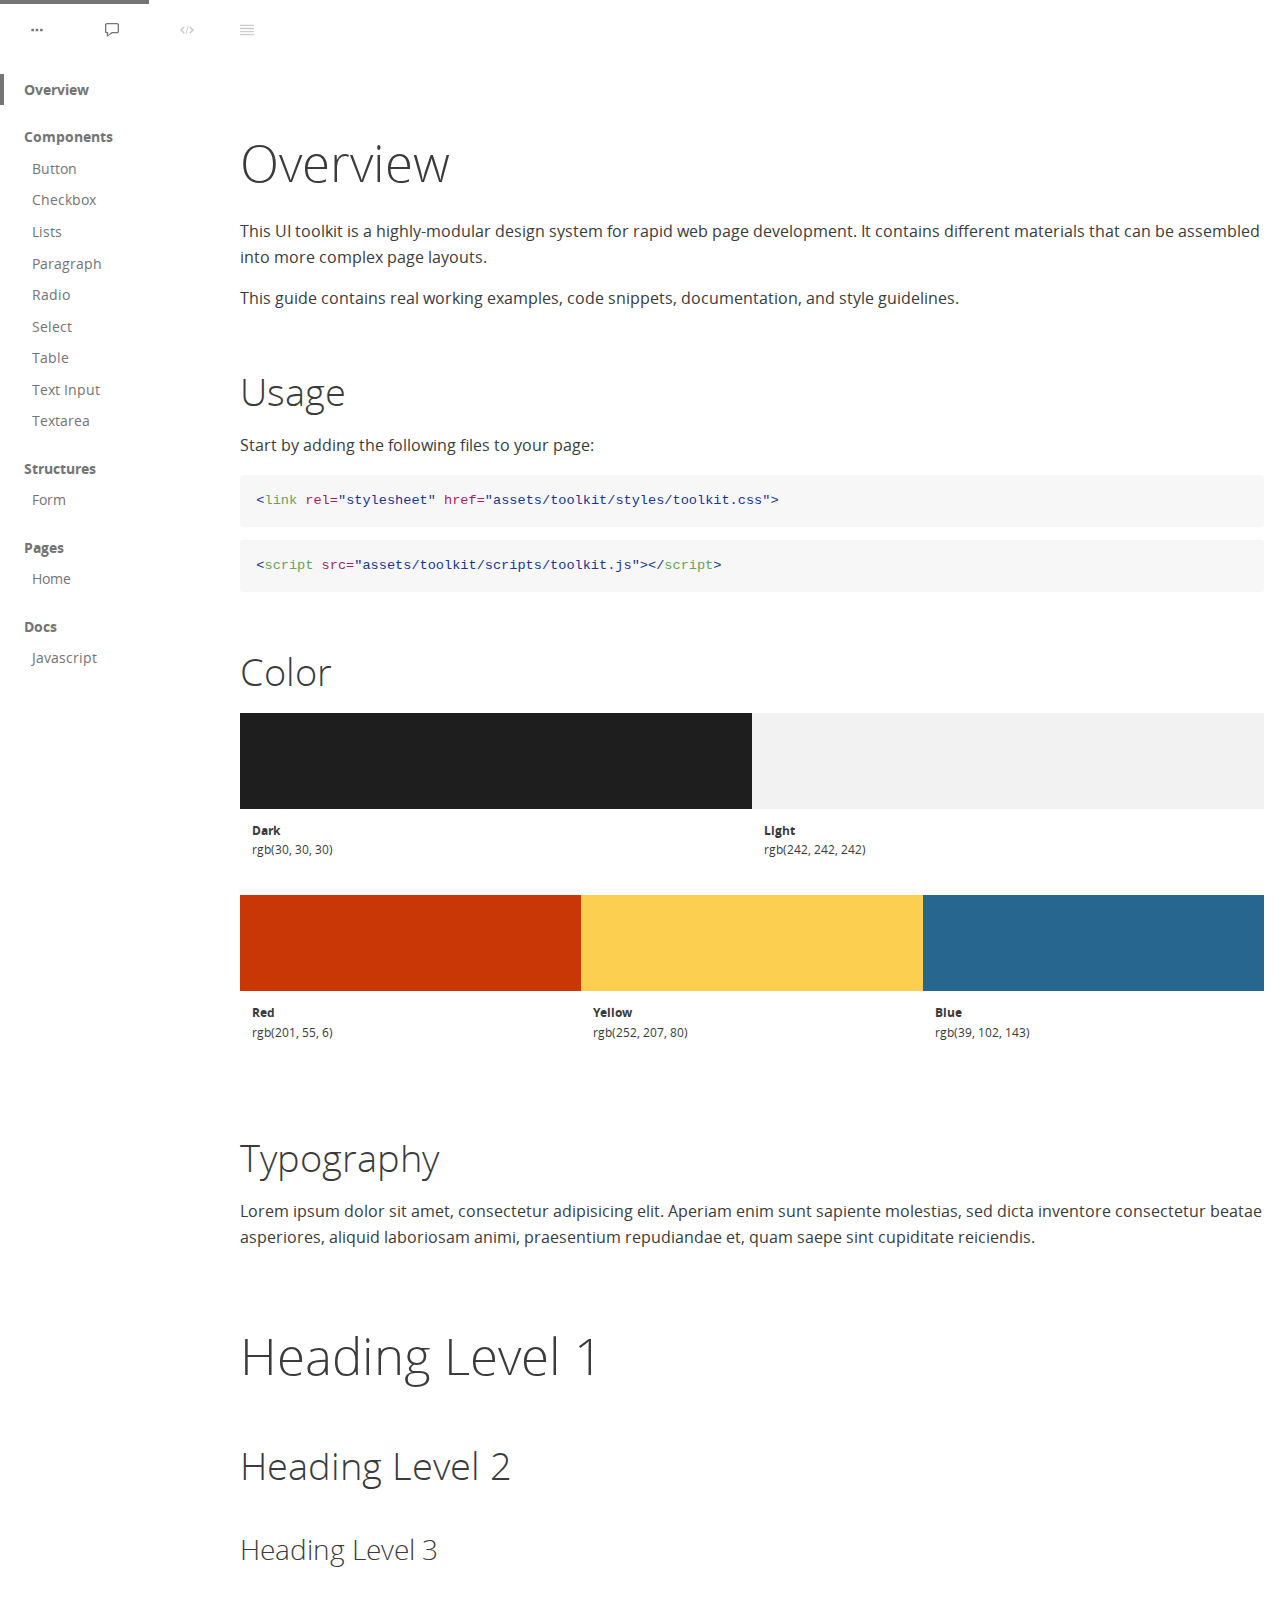
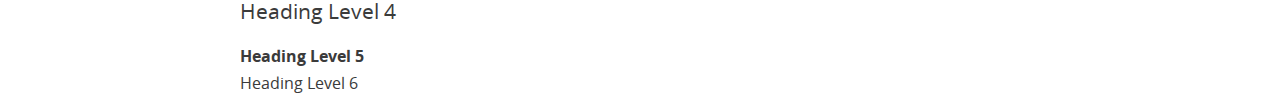
==== index.html @ 5497d963 "demo site" ====
<!doctype html>
<html lang="">
<head>

	<meta charset="utf-8">
	<meta http-equiv="x-ua-compatible" content="ie=edge">
	<meta name="viewport" content="width=device-width, initial-scale=1">

	<title>Overview | Fabricator</title>

	<link rel="stylesheet" href="assets/fabricator/styles/f.css">

	<!-- toolkit styles -->
	<link rel="stylesheet" href="assets/toolkit/styles/jungerino-styles.css">
	<!-- /toolkit styles -->

</head>
<body>

		<!-- fabricator icons -->
		<svg style="display: none;">
			<symbol id="f-icon-code" viewBox="0 0 512 512">
				<path d="M377.3 121.3l-40.5 40.4 94.4 94.3-94.4 94.3 40.5 40.4L512 256zM134.7 121.3L0 256l134.7 134.7 40.5-40.4L80.8 256l94.4-94.3zM281.8 103.8zM230.183 408.16l-29.233-7.97 80.85-296.484 29.234 7.972z"/>
			</symbol>
			<symbol id="f-icon-notes" viewBox="0 0 512 512">
				<path d="M443.8 0H68.2C30.6 0 0 30.5 0 68v264.2c0 16.6 8.9 29.5 25.9 37.5 15.3 7.2 33.1 8.4 40.1 8.5V512l201.6-134h176.1c37.6 0 68.2-30.3 68.2-67.8V68c.1-37.5-30.5-68-68.1-68zM114 438V330H68.2c-11.1 0-19.2-8.8-19.2-19.8V68c0-11 8.2-20 19.2-20h375.5c11.1 0 19.2 9 19.2 20v242.2c0 11-8.2 19.8-19.2 19.8H244.2L114 438z"/>
			</symbol>
			<symbol id="f-icon-labels" viewBox="0 0 512 512">
				<path d="M304 280c0 13.2-10.8 24-24 24h-48c-13.2 0-24-10.8-24-24v-48c0-13.2 10.8-24 24-24h48c13.2 0 24 10.8 24 24v48zM464 280c0 13.2-10.8 24-24 24h-48c-13.2 0-24-10.8-24-24v-48c0-13.2 10.8-24 24-24h48c13.2 0 24 10.8 24 24v48zM144 280c0 13.2-10.8 24-24 24H72c-13.2 0-24-10.8-24-24v-48c0-13.2 10.8-24 24-24h48c13.2 0 24 10.8 24 24v48z"/>
			</symbol>
			<symbol id="f-icon-menu" viewBox="0 0 512 512">
				<path d="M512 100c0 6.6-5.4 12-12 12H12c-6.6 0-12-5.4-12-12V76c0-6.6 5.4-12 12-12h488c6.6 0 12 5.4 12 12v24zM512 212c0 6.6-5.4 12-12 12H12c-6.6 0-12-5.4-12-12v-24c0-6.6 5.4-12 12-12h488c6.6 0 12 5.4 12 12v24zM512 324c0 6.6-5.4 12-12 12H12c-6.6 0-12-5.4-12-12v-24c0-6.6 5.4-12 12-12h488c6.6 0 12 5.4 12 12v24zM512 436c0 6.6-5.4 12-12 12H12c-6.6 0-12-5.4-12-12v-24c0-6.6 5.4-12 12-12h488c6.6 0 12 5.4 12 12v24z"/>
			</symbol>
			<symbol id="f-icon-settings" viewBox="0 0 512 512">
				<path d="M256 377.3c-67.5 0-121.6-53.9-121.6-121.3s54-121.3 121.6-121.3S377.6 188.6 377.6 256 323.5 377.3 256 377.3zm0-215.6c-52.7 0-94.6 41.8-94.6 94.3s41.9 94.3 94.6 94.3 94.6-41.8 94.6-94.3-41.9-94.3-94.6-94.3zM293.2 512h-72.9L200 450c-13.5-4-27-9.4-39.2-16.2l-59.4 29.6L50 412.3 79.7 353c-6.8-12.1-12.2-25.6-16.2-39.1L0 292.4v-72.8l62.1-20.2c4.1-13.5 9.5-26.9 16.2-39.1L48.6 101 100 49.9l59.4 29.6c12.2-6.7 25.7-12.1 39.2-16.2L220.2 0h72.9l20.3 62c13.5 4 27 9.4 39.2 16.2L412 48.5l51.3 51.2-29.7 59.3c6.8 12.1 12.2 25.6 16.2 39.1l62.1 20.2V291l-62.1 20.2c-4.1 13.5-9.5 26.9-16.2 39.1l29.7 59.3-51.3 51.2-59.4-29.6c-12.2 6.7-25.7 12.1-39.2 16.2L293.2 512zm-54.1-26.9h35.1l18.9-57.9 6.8-1.3c16.2-4 31.1-10.8 45.9-18.9l6.8-4 54 26.9 24.3-24.3-27-53.9 4.1-6.7c8.1-13.5 14.9-29.6 18.9-45.8l1.4-6.7 58.1-18.9v-35l-58.1-18.9-1.4-6.7c-4.1-16.2-10.8-31-18.9-45.8l-4.1-6.7 27-53.9-24.3-24.3-54 26.9-6.8-4c-14.8-8.2-29.7-14.9-45.9-19l-6.8-1.3L274.2 27h-35.1l-18.9 57.9-6.8 1.3c-16.2 4-31.1 10.8-45.9 18.9l-6.8 4-54-26.9-24.3 24.3 27 53.9-4.1 6.7c-8.1 13.5-14.9 29.6-18.9 45.8l-1.4 6.7-58 18.9v35l58.1 18.9 1.4 6.7c4.1 16.2 10.8 31 18.9 45.8l4.1 6.7-27 53.9 24.3 24.3 54-26.9 6.8 4c14.9 8.1 29.7 14.8 45.9 18.9l6.8 1.3 18.8 58z"/>
			</symbol>
		</svg>
		<!-- /fabricator icons -->
		<!-- fabricator menu -->
		<div class="f-menu">
		
			<div class="f-controls">
				<div class="f-control f-global-control" data-f-toggle-control="labels" title="Toggle Labels">
					<svg>
						<use xlink:href="#f-icon-labels" />
					</svg>
				</div>
				<div class="f-control f-global-control" data-f-toggle-control="notes" title="Toggle Notes">
					<svg>
						<use xlink:href="#f-icon-notes" />
					</svg>
				</div>
				<div class="f-control f-global-control" data-f-toggle-control="code" title="Toggle Code">
					<svg>
						<use xlink:href="#f-icon-code" />
					</svg>
				</div>
			</div>
		
			<ul>
		
				<li>
					<a href="index.html" class="f-menu__heading">Overview</a>
				</li>
		
				<li>
					<a href="components.html" class="f-menu__heading">Components</a>
					<ul>
						<li>
							<a href="components.html#button">Button</a>
						</li>
						<li>
							<a href="components.html#checkbox">Checkbox</a>
						</li>
						<li>
							<a href="components.html#lists">Lists</a>
						</li>
						<li>
							<a href="components.html#paragraph">Paragraph</a>
						</li>
						<li>
							<a href="components.html#radio">Radio</a>
						</li>
						<li>
							<a href="components.html#select">Select</a>
						</li>
						<li>
							<a href="components.html#table">Table</a>
						</li>
						<li>
							<a href="components.html#text-input">Text Input</a>
						</li>
						<li>
							<a href="components.html#textarea">Textarea</a>
						</li>
					</ul>
				</li>
				<li>
					<a href="structures.html" class="f-menu__heading">Structures</a>
					<ul>
						<li>
							<a href="structures.html#form">Form</a>
						</li>
					</ul>
				</li>
		
				<li>
					<a href="pages.html" class="f-menu__heading">Pages</a>
					<ul>
						<li>
							<a href="pages/home.html" target="_blank">Home</a>
						</li>
					</ul>
				</li>
		
				<li>
					<a href="docs.html" class="f-menu__heading">Docs</a>
					<ul>
						<li>
							<a href="docs.html#javascript">Javascript</a>
						</li>
					</ul>
				</li>
		
			</ul>
		
		
		</div>
		<!-- /fabricator menu -->
		<div class="f-container">
			<div class="f-control-bar">
				<div class="f-control f-menu-toggle">
					<svg>
						<use xlink:href="#f-icon-menu" />
					</svg>
				</div>
			</div>


	
<h1>Overview</h1>

<p>This UI toolkit is a highly-modular design system for rapid web page development. It contains different materials that can be assembled into more complex page layouts.</p>

<p>This guide contains real working examples, code snippets, documentation, and style guidelines.</p>

<h2>Usage</h2>

<p>Start by adding the following files to your page:</p>

<pre class="language-markup"><code class="language-markup">&lt;link rel=&quot;stylesheet&quot; href=&quot;assets/toolkit/styles/toolkit.css&quot;&gt;</code></pre>

<pre class="language-markup"><code class="language-markup">&lt;script src=&quot;assets/toolkit/scripts/toolkit.js&quot;&gt;&lt;/script&gt;</code></pre>


<h2>Color</h2>

	<div class="f-color-chips">
		<div class="f-color-chip">
			<div class="f-color-chip__name">Dark</div>
			<div class="f-color-chip__color">rgb(30, 30, 30)</div>
		</div>
		<div class="f-color-chip">
			<div class="f-color-chip__name">Light</div>
			<div class="f-color-chip__color">rgb(242, 242, 242)</div>
		</div>
	</div>
	<div class="f-color-chips">
		<div class="f-color-chip">
			<div class="f-color-chip__name">Red</div>
			<div class="f-color-chip__color">rgb(201, 55, 6)</div>
		</div>
		<div class="f-color-chip">
			<div class="f-color-chip__name">Yellow</div>
			<div class="f-color-chip__color">rgb(252, 207, 80)</div>
		</div>
		<div class="f-color-chip">
			<div class="f-color-chip__name">Blue</div>
			<div class="f-color-chip__color">rgb(39, 102, 143)</div>
		</div>
	</div>

<h2>Typography</h2>

<p>Lorem ipsum dolor sit amet, consectetur adipisicing elit. Aperiam enim sunt sapiente molestias, sed dicta inventore consectetur beatae asperiores, aliquid laboriosam animi, praesentium repudiandae et, quam saepe sint cupiditate reiciendis.</p>

<h1>Heading Level 1</h1>
<h2>Heading Level 2</h2>
<h3>Heading Level 3</h3>
<h4>Heading Level 4</h4>
<h5>Heading Level 5</h5>
<h6>Heading Level 6</h6>



		</div>
	<script src="assets/fabricator/scripts/f.js"></script>

	<!-- toolkit scripts -->
	<script src="assets/toolkit/scripts/toolkit.js"></script>
	<!-- /toolkit scripts -->

</body>
</html>
---- assets/fabricator/styles/f.css ----
/**
 * Fabricator styles
 * @author Luke Askew
 * Class selectors are namespaced with "f-"
 */
/**
 * Github-like theme for Prism.js
 * @author Luke Askew http://github.com/lukeaskew
 */
code,
code[class*='language-'],
pre[class*='language-'] {
  color: #333;
  text-align: left;
  white-space: pre;
  word-spacing: normal;
  -moz-tab-size: 4;
       tab-size: 4;
  -webkit-hyphens: none;
      -ms-hyphens: none;
          hyphens: none;
  font-family: Consolas, 'Liberation Mono', Menlo, Courier, monospace;
  line-height: 1.4;
  direction: ltr;
  cursor: text;
  letter-spacing: normal; }

pre[class*='language-'] {
  overflow: auto;
  margin: 1em 0;
  padding: 1.2em;
  border-radius: 3px;
  font-size: 85%; }

p code,
li code,
table code {
  margin: 0;
  border-radius: 3px;
  padding: 0.2em 0;
  font-size: 85%; }
  p code:before, p code:after,
  li code:before,
  li code:after,
  table code:before,
  table code:after {
    letter-spacing: -0.2em;
    content: '\00a0'; }

code,
:not(pre) > code[class*='language-'],
pre[class*='language-'] {
  background: #f7f7f7; }

:not(pre) > code[class*='language-'] {
  padding: 0.1em;
  border-radius: 0.3em; }

.token.comment, .token.prolog, .token.doctype, .token.cdata {
  color: #969896; }

.token.punctuation, .token.string, .token.atrule, .token.attr-value {
  color: #183691; }

.token.property, .token.tag {
  color: #63a35c; }

.token.boolean, .token.number {
  color: #0086b3; }

.token.selector, .token.attr-name,
.token.attr-value .punctuation:first-child, .token.keyword, .token.regex, .token.important {
  color: #a71d5d; }

.token.operator, .token.entity, .token.url,
.language-css .token.string {
  color: #a71d5d; }

.token.entity {
  cursor: help; }

.namespace {
  opacity: 0.7; }

.f-color-chips {
  display: flex;
  flex-wrap: wrap; }

.f-color-chip {
  flex-grow: 1;
  flex-shrink: 0;
  flex-basis: 100%;
  border-top-width: 8em;
  border-top-style: solid;
  border-bottom-width: 0;
  border-bottom-style: solid;
  background-color: #fff;
  font-weight: 700;
  font-size: 0.75em;
  padding: 1em;
  margin-bottom: 2em;
  box-sizing: border-box; }
  @media (min-width: 60em) {
    .f-color-chip {
      flex-basis: 13em; } }
  .f-color-chip .f-color-chip__color {
    background-color: #fff;
    content: attr(data-color);
    font-weight: 400; }

.f-controls {
  box-sizing: border-box; }
  .f-controls:after {
    clear: both; }
  .f-controls:before, .f-controls:after {
    display: table;
    content: ' '; }
  .f-controls .f-control {
    display: block;
    float: left;
    text-align: center;
    width: 33.33333%;
    margin: 0;
    padding: 1rem 0; }
    .f-controls .f-control.f-active {
      box-shadow: inset 0 0.25rem 0 0 #757575; }
      .f-controls .f-control.f-active use {
        fill: #757575; }
    .f-controls .f-control svg {
      vertical-align: middle; }
      .f-controls .f-control svg use {
        fill: #cccccc; }

.f-control {
  box-sizing: border-box;
  display: inline-block;
  cursor: pointer;
  margin-left: 0.66rem; }
  .f-control:first-child {
    margin-left: 0; }
  .f-control svg {
    width: 0.875rem;
    height: 0.875rem; }
    .f-control svg use {
      fill: #cccccc; }

.f-control-bar {
  padding: 1rem 0; }
  .f-control-bar:after {
    clear: both; }
  .f-control-bar:before, .f-control-bar:after {
    display: table;
    content: ' '; }

.f-menu-toggle {
  cursor: pointer;
  vertical-align: middle; }
  .f-menu-toggle svg {
    display: block;
    float: left;
    margin-bottom: -1px; }

.f-item-group {
  margin-top: 3rem;
  margin-bottom: 3rem;
  padding-bottom: 3rem;
  border-bottom: 1px solid #cccccc; }
  .f-item-group:after {
    clear: both; }
  .f-item-group:before, .f-item-group:after {
    display: table;
    content: ' '; }
  .f-item-group:last-child {
    border-bottom: 0;
    margin-bottom: 0; }
  .f-item-group ~ .f-item-group {
    margin-top: 0; }
  .f-item-group > .f-item-group {
    padding-bottom: 1.5rem;
    margin-bottom: 1.5rem;
    border-bottom: 0; }
    .f-item-group > .f-item-group:first-of-type {
      margin-top: 0; }
    .f-item-group > .f-item-group:last-child {
      margin-bottom: 0;
      padding-bottom: 0; }

.f-item-code {
  margin-top: 2rem; }

.f-item-preview:after {
  clear: both; }

.f-item-preview:before, .f-item-preview:after {
  display: table;
  content: ' '; }

.f-item-border-bottom {
  border-bottom: 1px solid #cccccc; }

.f-item-heading-group {
  margin-bottom: 2rem;
  vertical-align: middle; }
  .f-item-heading-group:after {
    clear: both; }
  .f-item-heading-group:before, .f-item-heading-group:after {
    display: table;
    content: ' '; }

.f-item-heading {
  margin-top: 0;
  margin-bottom: 0;
  display: inline-block;
  vertical-align: middle;
  line-height: 1; }

.f-item-controls {
  display: inline-block;
  vertical-align: middle;
  margin-left: 0.5rem; }
  .f-item-controls .f-control {
    width: 0.875rem;
    height: 0.875rem;
    display: block;
    float: left; }
    .f-item-controls .f-control:hover use {
      fill: #757575; }
    .f-item-controls .f-control use {
      fill: #cccccc; }

.f-item-hidden {
  display: none; }

.f-item-notes {
  font-size: 0.875rem; }

html {
  height: 100%; }
  html.f-menu-active {
    overflow: hidden; }
    @media (min-width: 60em) {
      html.f-menu-active {
        overflow: auto; } }

body {
  margin: 0;
  position: relative; }
  .f-menu-active body {
    width: 100%;
    height: 100%;
    overflow: hidden; }
    @media (min-width: 60em) {
      .f-menu-active body {
        overflow: auto;
        height: auto; } }

.f-container {
  box-sizing: border-box;
  position: relative;
  padding: 0 1em;
  z-index: 0;
  min-height: 100vh; }
  .f-container:after {
    clear: both; }
  .f-container:before, .f-container:after {
    display: table;
    content: ' '; }
  .f-menu-active .f-container {
    transform: translate(14rem, 0); }
    @media (min-width: 60em) {
      .f-menu-active .f-container {
        margin-left: 14rem;
        transform: translate(0, 0); } }

.f-menu {
  box-sizing: border-box;
  position: fixed;
  top: 0;
  left: 0;
  transform: translate(-14rem, 0);
  width: 14rem;
  height: 100%;
  z-index: 1;
  background-color: white;
  overflow-x: hidden;
  overflow-y: auto;
  -webkit-overflow-scrolling: touch; }
  .f-menu-active .f-menu {
    transform: translate(0, 0); }
  .f-menu ul {
    margin-top: 0;
    margin-bottom: 0;
    padding-left: 0; }
  .f-menu > ul {
    margin-top: 0;
    margin-bottom: 1rem; }
    .f-menu > ul > li {
      margin-top: 1rem; }
  .f-menu li {
    list-style-type: none;
    margin-top: 0;
    margin-bottom: 0; }
  .f-menu a {
    display: block;
    padding: 0.33rem 2rem;
    color: #757575 !important;
    text-decoration: none;
    font-size: 0.875rem;
    line-height: 1.5; }
    .f-menu a:hover {
      color: #757575 !important;
      text-decoration: underline; }
    .f-menu a.f-active {
      box-shadow: inset 0.25rem 0 0 0 #757575; }
  .f-menu .f-menu__heading {
    padding-left: 1.5rem;
    font-weight: 700;
    font-size: 0.875rem; }
    .f-menu .f-menu__heading:hover {
      color: #757575; }

/*# sourceMappingURL=[data-uri] */
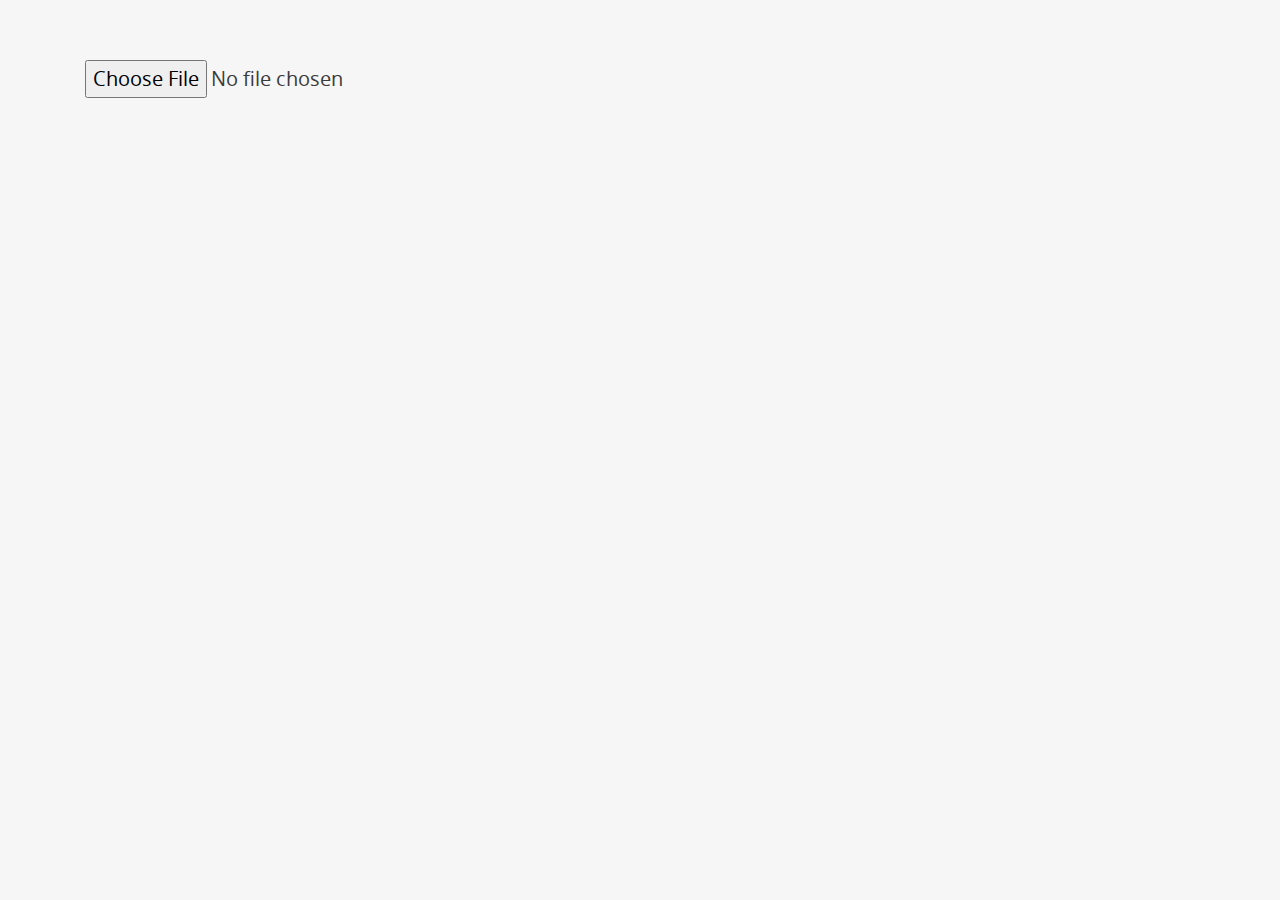
==== commit 26d93880: "camera test" ====
--- a/index.html
+++ b/index.html
@@ -6,195 +6,31 @@
 	<meta http-equiv="x-ua-compatible" content="ie=edge">
 	<meta name="viewport" content="width=device-width, initial-scale=1">
 
-	<title>Overview | Fabricator</title>
+	<title>jungerino</title>
 
-	<link rel="stylesheet" href="assets/fabricator/styles/f.css">
+	
 
 	<!-- toolkit styles -->
 	<link rel="stylesheet" href="assets/toolkit/styles/jungerino-styles.css">
 	<!-- /toolkit styles -->
 
+	<!-- demo styles -->
+	<link rel="stylesheet" href="assets/toolkit/styles/demo-styles.css">
+	<!-- /demo styles -->
+
 </head>
 <body>
 
-		<!-- fabricator icons -->
-		<svg style="display: none;">
-			<symbol id="f-icon-code" viewBox="0 0 512 512">
-				<path d="M377.3 121.3l-40.5 40.4 94.4 94.3-94.4 94.3 40.5 40.4L512 256zM134.7 121.3L0 256l134.7 134.7 40.5-40.4L80.8 256l94.4-94.3zM281.8 103.8zM230.183 408.16l-29.233-7.97 80.85-296.484 29.234 7.972z"/>
-			</symbol>
-			<symbol id="f-icon-notes" viewBox="0 0 512 512">
-				<path d="M443.8 0H68.2C30.6 0 0 30.5 0 68v264.2c0 16.6 8.9 29.5 25.9 37.5 15.3 7.2 33.1 8.4 40.1 8.5V512l201.6-134h176.1c37.6 0 68.2-30.3 68.2-67.8V68c.1-37.5-30.5-68-68.1-68zM114 438V330H68.2c-11.1 0-19.2-8.8-19.2-19.8V68c0-11 8.2-20 19.2-20h375.5c11.1 0 19.2 9 19.2 20v242.2c0 11-8.2 19.8-19.2 19.8H244.2L114 438z"/>
-			</symbol>
-			<symbol id="f-icon-labels" viewBox="0 0 512 512">
-				<path d="M304 280c0 13.2-10.8 24-24 24h-48c-13.2 0-24-10.8-24-24v-48c0-13.2 10.8-24 24-24h48c13.2 0 24 10.8 24 24v48zM464 280c0 13.2-10.8 24-24 24h-48c-13.2 0-24-10.8-24-24v-48c0-13.2 10.8-24 24-24h48c13.2 0 24 10.8 24 24v48zM144 280c0 13.2-10.8 24-24 24H72c-13.2 0-24-10.8-24-24v-48c0-13.2 10.8-24 24-24h48c13.2 0 24 10.8 24 24v48z"/>
-			</symbol>
-			<symbol id="f-icon-menu" viewBox="0 0 512 512">
-				<path d="M512 100c0 6.6-5.4 12-12 12H12c-6.6 0-12-5.4-12-12V76c0-6.6 5.4-12 12-12h488c6.6 0 12 5.4 12 12v24zM512 212c0 6.6-5.4 12-12 12H12c-6.6 0-12-5.4-12-12v-24c0-6.6 5.4-12 12-12h488c6.6 0 12 5.4 12 12v24zM512 324c0 6.6-5.4 12-12 12H12c-6.6 0-12-5.4-12-12v-24c0-6.6 5.4-12 12-12h488c6.6 0 12 5.4 12 12v24zM512 436c0 6.6-5.4 12-12 12H12c-6.6 0-12-5.4-12-12v-24c0-6.6 5.4-12 12-12h488c6.6 0 12 5.4 12 12v24z"/>
-			</symbol>
-			<symbol id="f-icon-settings" viewBox="0 0 512 512">
-				<path d="M256 377.3c-67.5 0-121.6-53.9-121.6-121.3s54-121.3 121.6-121.3S377.6 188.6 377.6 256 323.5 377.3 256 377.3zm0-215.6c-52.7 0-94.6 41.8-94.6 94.3s41.9 94.3 94.6 94.3 94.6-41.8 94.6-94.3-41.9-94.3-94.6-94.3zM293.2 512h-72.9L200 450c-13.5-4-27-9.4-39.2-16.2l-59.4 29.6L50 412.3 79.7 353c-6.8-12.1-12.2-25.6-16.2-39.1L0 292.4v-72.8l62.1-20.2c4.1-13.5 9.5-26.9 16.2-39.1L48.6 101 100 49.9l59.4 29.6c12.2-6.7 25.7-12.1 39.2-16.2L220.2 0h72.9l20.3 62c13.5 4 27 9.4 39.2 16.2L412 48.5l51.3 51.2-29.7 59.3c6.8 12.1 12.2 25.6 16.2 39.1l62.1 20.2V291l-62.1 20.2c-4.1 13.5-9.5 26.9-16.2 39.1l29.7 59.3-51.3 51.2-59.4-29.6c-12.2 6.7-25.7 12.1-39.2 16.2L293.2 512zm-54.1-26.9h35.1l18.9-57.9 6.8-1.3c16.2-4 31.1-10.8 45.9-18.9l6.8-4 54 26.9 24.3-24.3-27-53.9 4.1-6.7c8.1-13.5 14.9-29.6 18.9-45.8l1.4-6.7 58.1-18.9v-35l-58.1-18.9-1.4-6.7c-4.1-16.2-10.8-31-18.9-45.8l-4.1-6.7 27-53.9-24.3-24.3-54 26.9-6.8-4c-14.8-8.2-29.7-14.9-45.9-19l-6.8-1.3L274.2 27h-35.1l-18.9 57.9-6.8 1.3c-16.2 4-31.1 10.8-45.9 18.9l-6.8 4-54-26.9-24.3 24.3 27 53.9-4.1 6.7c-8.1 13.5-14.9 29.6-18.9 45.8l-1.4 6.7-58 18.9v35l58.1 18.9 1.4 6.7c4.1 16.2 10.8 31 18.9 45.8l4.1 6.7-27 53.9 24.3 24.3 54-26.9 6.8 4c14.9 8.1 29.7 14.8 45.9 18.9l6.8 1.3 18.8 58z"/>
-			</symbol>
-		</svg>
-		<!-- /fabricator icons -->
-		<!-- fabricator menu -->
-		<div class="f-menu">
-		
-			<div class="f-controls">
-				<div class="f-control f-global-control" data-f-toggle-control="labels" title="Toggle Labels">
-					<svg>
-						<use xlink:href="#f-icon-labels" />
-					</svg>
-				</div>
-				<div class="f-control f-global-control" data-f-toggle-control="notes" title="Toggle Notes">
-					<svg>
-						<use xlink:href="#f-icon-notes" />
-					</svg>
-				</div>
-				<div class="f-control f-global-control" data-f-toggle-control="code" title="Toggle Code">
-					<svg>
-						<use xlink:href="#f-icon-code" />
-					</svg>
-				</div>
-			</div>
-		
-			<ul>
-		
-				<li>
-					<a href="index.html" class="f-menu__heading">Overview</a>
-				</li>
-		
-				<li>
-					<a href="components.html" class="f-menu__heading">Components</a>
-					<ul>
-						<li>
-							<a href="components.html#button">Button</a>
-						</li>
-						<li>
-							<a href="components.html#checkbox">Checkbox</a>
-						</li>
-						<li>
-							<a href="components.html#lists">Lists</a>
-						</li>
-						<li>
-							<a href="components.html#paragraph">Paragraph</a>
-						</li>
-						<li>
-							<a href="components.html#radio">Radio</a>
-						</li>
-						<li>
-							<a href="components.html#select">Select</a>
-						</li>
-						<li>
-							<a href="components.html#table">Table</a>
-						</li>
-						<li>
-							<a href="components.html#text-input">Text Input</a>
-						</li>
-						<li>
-							<a href="components.html#textarea">Textarea</a>
-						</li>
-					</ul>
-				</li>
-				<li>
-					<a href="structures.html" class="f-menu__heading">Structures</a>
-					<ul>
-						<li>
-							<a href="structures.html#form">Form</a>
-						</li>
-					</ul>
-				</li>
-		
-				<li>
-					<a href="pages.html" class="f-menu__heading">Pages</a>
-					<ul>
-						<li>
-							<a href="pages/home.html" target="_blank">Home</a>
-						</li>
-					</ul>
-				</li>
-		
-				<li>
-					<a href="docs.html" class="f-menu__heading">Docs</a>
-					<ul>
-						<li>
-							<a href="docs.html#javascript">Javascript</a>
-						</li>
-					</ul>
-				</li>
-		
-			</ul>
-		
-		
-		</div>
-		<!-- /fabricator menu -->
-		<div class="f-container">
-			<div class="f-control-bar">
-				<div class="f-control f-menu-toggle">
-					<svg>
-						<use xlink:href="#f-icon-menu" />
-					</svg>
-				</div>
-			</div>
 
 
 	
-<h1>Overview</h1>
+<div class="container responsive-context-full camera-test">
 
-<p>This UI toolkit is a highly-modular design system for rapid web page development. It contains different materials that can be assembled into more complex page layouts.</p>
-
-<p>This guide contains real working examples, code snippets, documentation, and style guidelines.</p>
-
-<h2>Usage</h2>
-
-<p>Start by adding the following files to your page:</p>
-
-<pre class="language-markup"><code class="language-markup">&lt;link rel=&quot;stylesheet&quot; href=&quot;assets/toolkit/styles/toolkit.css&quot;&gt;</code></pre>
-
-<pre class="language-markup"><code class="language-markup">&lt;script src=&quot;assets/toolkit/scripts/toolkit.js&quot;&gt;&lt;/script&gt;</code></pre>
-
-
-<h2>Color</h2>
-
-	<div class="f-color-chips">
-		<div class="f-color-chip">
-			<div class="f-color-chip__name">Dark</div>
-			<div class="f-color-chip__color">rgb(30, 30, 30)</div>
-		</div>
-		<div class="f-color-chip">
-			<div class="f-color-chip__name">Light</div>
-			<div class="f-color-chip__color">rgb(242, 242, 242)</div>
-		</div>
-	</div>
-	<div class="f-color-chips">
-		<div class="f-color-chip">
-			<div class="f-color-chip__name">Red</div>
-			<div class="f-color-chip__color">rgb(201, 55, 6)</div>
-		</div>
-		<div class="f-color-chip">
-			<div class="f-color-chip__name">Yellow</div>
-			<div class="f-color-chip__color">rgb(252, 207, 80)</div>
-		</div>
-		<div class="f-color-chip">
-			<div class="f-color-chip__name">Blue</div>
-			<div class="f-color-chip__color">rgb(39, 102, 143)</div>
-		</div>
-	</div>
-
-<h2>Typography</h2>
-
-<p>Lorem ipsum dolor sit amet, consectetur adipisicing elit. Aperiam enim sunt sapiente molestias, sed dicta inventore consectetur beatae asperiores, aliquid laboriosam animi, praesentium repudiandae et, quam saepe sint cupiditate reiciendis.</p>
-
-<h1>Heading Level 1</h1>
-<h2>Heading Level 2</h2>
-<h3>Heading Level 3</h3>
-<h4>Heading Level 4</h4>
-<h5>Heading Level 5</h5>
-<h6>Heading Level 6</h6>
+    <input type="file" accept="image/*" capture="camera" />
+</div>
 
 
 
-		</div>
-	<script src="assets/fabricator/scripts/f.js"></script>
 
 	<!-- toolkit scripts -->
 	<script src="assets/toolkit/scripts/toolkit.js"></script>
--- a/assets/toolkit/styles/demo-styles.css
+++ b/assets/toolkit/styles/demo-styles.css
@@ -0,0 +1,540 @@
+code,
+kbd,
+pre,
+samp {
+  font-family: SFMono-Regular, Menlo, Monaco, Consolas, "Liberation Mono", "Courier New", monospace; }
+
+code {
+  font-size: 87.5%;
+  color: #e83e8c;
+  word-break: break-word; }
+  a > code {
+    color: inherit; }
+
+kbd {
+  padding: 0.2rem 0.4rem;
+  font-size: 87.5%;
+  color: #fff;
+  background-color: #212529;
+  border-radius: 0.2rem; }
+  kbd kbd {
+    padding: 0;
+    font-size: 100%;
+    font-weight: 700; }
+
+pre {
+  display: block;
+  font-size: 87.5%;
+  color: #212529; }
+  pre code {
+    font-size: inherit;
+    color: inherit;
+    word-break: normal; }
+
+.pre-scrollable {
+  max-height: 340px;
+  overflow-y: scroll; }
+
+.demo-switcher, .demo-size-control, .demo-color-tile, .shadowbox-controls {
+  box-shadow: 0 1px 3px rgba(0, 0, 0, 0.07), 0 1px 2px rgba(0, 0, 0, 0.12); }
+
+.demo-layout-contexts .layout-context-main:before, .demo-layout-contexts .layout-context-narrow:before, .demo-layout-contexts .layout-context-full:before {
+  border-bottom: 1px solid #bdbdbd;
+  color: #676767;
+  display: block;
+  font-size: 0.6875rem;
+  font-weight: 500;
+  margin-bottom: 1.5em;
+  padding: 0.25em;
+  pointer-events: none;
+  text-align: center;
+  text-transform: uppercase; }
+
+.demo-layout-contexts .demo-context {
+  position: relative; }
+
+.demo-layout-contexts .layout-context-main:before {
+  content: 'Main Column'; }
+
+.demo-layout-contexts .layout-context-narrow:before {
+  content: 'Narrow Column'; }
+
+.demo-layout-contexts .layout-context-full:before {
+  content: 'Full Width'; }
+
+.demo-layout-contexts *:after {
+  font-family: monospace;
+  font-weight: 400;
+  margin-left: 0.5em;
+  opacity: 0.4; }
+
+.demo-layout-contexts p:after {
+  content: '<p>'; }
+
+.demo-layout-contexts h1:after {
+  content: '<h1>'; }
+
+.demo-layout-contexts h2:after {
+  content: '<h2>'; }
+
+.demo-layout-contexts h3:after {
+  content: '<h3>'; }
+
+.demo-layout-contexts h4:after {
+  content: '<h4>'; }
+
+.demo-layout-contexts h5:after {
+  content: '<h5>'; }
+
+.demo-layout-contexts .jungerino-caption:after {
+  content: 'class="jungerino-caption"'; }
+
+.demo-layout-contexts .jungerino-label:after {
+  content: 'class="jungerino-label"'; }
+
+.demo-switcher {
+  left: 50%;
+  transform: translateX(-50%);
+  background-color: #fff;
+  display: flex;
+  height: 2.5em;
+  line-height: 2.5em;
+  position: absolute;
+  top: 0.625rem; }
+  .demo-switcher a {
+    border-right: 1px solid #e9e9e9;
+    justify-content: center;
+    flex: 0 0 auto;
+    font-size: 0.9375rem;
+    font-weight: 500;
+    padding: 0 1em; }
+    .demo-switcher a.active {
+      background-color: #e9e9e9;
+      color: #3b3b3b;
+      pointer-events: none; }
+
+.demo-breakpoints {
+  box-shadow: 0 3px 6px rgba(0, 0, 0, 0.08), 0 3px 6px rgba(0, 0, 0, 0.115);
+  background-color: #fff;
+  bottom: 1.25rem;
+  display: flex;
+  font-family: open-sans;
+  font-size: 0.9375rem;
+  font-weight: 500;
+  height: 3.125rem;
+  left: 1.25rem;
+  position: fixed;
+  transition: all 0.15s ease-in-out;
+  z-index: 20; }
+  .demo-breakpoints > div {
+    border-right: 1px solid #e9e9e9;
+    display: flex;
+    justify-content: center;
+    font-weight: 500;
+    flex-direction: column;
+    line-height: 1;
+    padding: 0 1em; }
+  .demo-breakpoints .demo-breakpoint-size {
+    align-items: center;
+    color: #676767;
+    font-size: 1.5rem;
+    font-weight: 200;
+    text-transform: uppercase; }
+  .demo-breakpoints .demo-breakpoint-label {
+    color: #676767;
+    font-size: 0.625rem;
+    font-weight: 300;
+    letter-spacing: 0.05em;
+    margin-bottom: 0.5em;
+    text-transform: uppercase; }
+  .demo-breakpoints .demo-breakpoint-grid {
+    align-items: center;
+    font-size: 0.8125rem;
+    padding: 0;
+    width: 6rem; }
+
+.demo-grid {
+  display: none;
+  height: 100%;
+  pointer-events: none;
+  position: absolute;
+  top: 0;
+  width: 100%; }
+  .demo-grid .container {
+    height: 100%; }
+  .demo-grid .col {
+    border: 0 solid rgba(0, 166, 237, 0.75);
+    border-right-width: 1px;
+    border-bottom: 0;
+    border-top: 0; }
+    .demo-grid .col:first-of-type {
+      border-left-width: 1px; }
+
+.demo-size-control {
+  background-color: #fdfdfd;
+  line-height: 3em;
+  margin-bottom: 1.5em; }
+  .demo-size-control > * {
+    vertical-align: middle; }
+  .demo-size-control input {
+    margin-left: 1em; }
+  .demo-size-control span {
+    font-weight: 500; }
+
+.demo-color-tiles {
+  display: block;
+  margin: 0 -0.9375rem; }
+  .demo-color-tiles::after {
+    display: block;
+    clear: both;
+    content: ""; }
+
+.demo-color-tile {
+  border-top-width: 8em;
+  border-top-style: solid;
+  border-bottom-width: 0;
+  border-bottom-style: solid;
+  background-color: #fff;
+  display: block;
+  float: left;
+  font-weight: 700;
+  font-size: 0.75em;
+  margin: 0.9375rem;
+  padding: 1em;
+  width: 16.25rem; }
+  .demo-color-tile .demo-color-tile__color {
+    background-color: #fff;
+    color: #676767;
+    font-size: 0.9375rem;
+    font-weight: 400; }
+  .demo-color-tile .demo-color-tile__name {
+    font-family: open-sans;
+    font-size: 0.9375rem;
+    font-weight: 500; }
+
+.single-select-demo.open ul {
+  display: block; }
+
+.single-select-demo.open button:after {
+  top: 0.5em;
+  transform: rotate(180deg); }
+
+body {
+  background-color: #f6f6f6; }
+
+.f-item-notes {
+  margin-bottom: 30px; }
+  .f-item-notes code {
+    background-color: #fff;
+    color: #061528;
+    outline: 1px solid rgba(0, 0, 0, 0.1); }
+  .f-item-notes p {
+    max-width: none; }
+
+.f-control-bar + h1 {
+  color: #3b3b3b;
+  font-family: open-sans;
+  font-weight: 300;
+  margin-bottom: 30px; }
+
+.f-item-heading {
+  color: #3b3b3b;
+  font-family: open-sans;
+  font-size: 18px;
+  font-weight: 700;
+  text-transform: uppercase; }
+
+.f-item-group {
+  border-bottom: 1px solid #a0a0a0; }
+
+.f-menu {
+  display: flex;
+  flex-direction: column;
+  font-family: 'open-sans';
+  font-size: 0.875rem;
+  height: 100vh;
+  width: 12.5rem; }
+  .f-menu a {
+    font-size: 0.875rem;
+    font-weight: 400; }
+  .f-menu .f-menu__heading {
+    align-items: center;
+    border-bottom: 1px solid #e9e9e9;
+    border-top: 1px solid #e9e9e9;
+    display: flex;
+    font-size: 1rem;
+    font-weight: normal;
+    height: 42px;
+    margin-top: -1px;
+    padding-left: 1.5rem;
+    text-transform: none; }
+  .f-menu h2 {
+    color: #000;
+    font-size: 0.75rem;
+    font-weight: 700;
+    margin: 1rem 2rem 0.3rem;
+    border-bottom: 0; }
+  .f-menu .collapse {
+    height: auto;
+    overflow: auto; }
+  .f-menu .menu-links {
+    padding-top: 1em; }
+    .f-menu .menu-links a {
+      padding-left: 1em; }
+  .f-menu > ul {
+    display: flex;
+    flex-direction: column;
+    margin-bottom: 0;
+    max-height: calc(100vh - 54px); }
+    .f-menu > ul > li {
+      margin-top: 0; }
+
+.mvm {
+  font-family: open-sans;
+  font-size: 24px;
+  font-weight: 300; }
+
+.fs0 {
+  display: none; }
+
+.glyph.fs1 {
+  background-color: #fff;
+  float: left;
+  height: 100px;
+  margin: 10px;
+  padding: 20px;
+  width: 240px; }
+  .glyph.fs1 i {
+    display: block;
+    margin-bottom: 10px; }
+
+.pbs {
+  text-align: center; }
+  .pbs span {
+    display: block; }
+
+.mls {
+  font-size: 15px;
+  line-height: 1; }
+
+.demo-switcher, .demo-size-control, .demo-color-tile, .shadowbox-controls {
+  box-shadow: 0 1px 3px rgba(0, 0, 0, 0.07), 0 1px 2px rgba(0, 0, 0, 0.12); }
+
+.camera-test {
+  margin-top: 3em; }
+
+.shadowbox-outer {
+  height: 100vh;
+  left: 0;
+  overflow: hidden;
+  position: absolute;
+  top: 0;
+  width: 100%; }
+
+.shadowbox-inner {
+  position: absolute;
+  transform-style: preserve-3d;
+  height: 0;
+  left: 50%;
+  top: 50%; }
+  .shadowbox-inner > div {
+    height: 100%;
+    left: 0;
+    position: absolute;
+    top: 0;
+    width: 100%; }
+  .shadowbox-inner svg {
+    position: absolute; }
+
+.shadowbox-controls {
+  background-color: #fff;
+  border-radius: 0.1875em;
+  bottom: 1em;
+  display: inline-block;
+  left: 1em;
+  line-height: 2.5em;
+  padding: 1em;
+  position: fixed; }
+  .shadowbox-controls > * {
+    display: inline-block; }
+  .shadowbox-controls .slider-value {
+    margin-right: 1em; }
+
+.clouds-1 {
+  perspective: 120vw; }
+  .clouds-1 .shadowbox-inner {
+    margin-left: -30vw;
+    margin-top: -20.29091vw;
+    padding-bottom: 40.58182vw;
+    width: 60vw;
+    transition: all 0.25s; }
+    .clouds-1 .shadowbox-inner .parallax-layer-0 {
+      transform: translateZ(-11.63636vw); }
+    .clouds-1 .shadowbox-inner .parallax-layer-1 {
+      transform: translateZ(-10.18182vw); }
+    .clouds-1 .shadowbox-inner .parallax-layer-2 {
+      transform: translateZ(-8.72727vw); }
+    .clouds-1 .shadowbox-inner .parallax-layer-3 {
+      transform: translateZ(-7.27273vw); }
+    .clouds-1 .shadowbox-inner .parallax-layer-4 {
+      transform: translateZ(-5.81818vw); }
+    .clouds-1 .shadowbox-inner .parallax-layer-5 {
+      transform: translateZ(-4.36364vw); }
+    .clouds-1 .shadowbox-inner .parallax-layer-6 {
+      transform: translateZ(-2.90909vw); }
+    .clouds-1 .shadowbox-inner .parallax-layer-7 {
+      transform: translateZ(-1.45455vw); }
+    .clouds-1 .shadowbox-inner .parallax-layer-8 {
+      transform: translateZ(0vw); }
+    .clouds-1 .shadowbox-inner.camera-0 {
+      transform: translate3d(0, 0, 0); }
+  .clouds-1 .parallax-layer-0 {
+    background-color: #FFB400; }
+  .clouds-1 svg {
+    filter: drop-shadow(0 -1vh 2vh rgba(0, 0, 0, 0.1)); }
+  .clouds-1 svg[class^="svg-clouds1-1"] {
+    fill: #00A6ED; }
+  .clouds-1 svg[class^="svg-clouds1-2"] {
+    fill: #ccedfb; }
+
+.tile-1 {
+  perspective: 70vw; }
+  .tile-1 .shadowbox-inner {
+    margin-left: -15vw;
+    margin-top: -15vw;
+    padding-bottom: 30vw;
+    width: 30vw;
+    transition: all 0.25s; }
+    .tile-1 .shadowbox-inner .parallax-layer-0 {
+      transform: translateZ(-8.4vw); }
+    .tile-1 .shadowbox-inner .parallax-layer-1 {
+      transform: translateZ(-7.2vw); }
+    .tile-1 .shadowbox-inner .parallax-layer-2 {
+      transform: translateZ(-6vw); }
+    .tile-1 .shadowbox-inner .parallax-layer-3 {
+      transform: translateZ(-4.8vw); }
+    .tile-1 .shadowbox-inner .parallax-layer-4 {
+      transform: translateZ(-3.6vw); }
+    .tile-1 .shadowbox-inner .parallax-layer-5 {
+      transform: translateZ(-2.4vw); }
+    .tile-1 .shadowbox-inner .parallax-layer-6 {
+      transform: translateZ(-1.2vw); }
+    .tile-1 .shadowbox-inner .parallax-layer-7 {
+      transform: translateZ(0vw); }
+    .tile-1 .shadowbox-inner.camera-0 {
+      transform: translate3d(0, 0, 0); }
+  .tile-1 .parallax-layer-0 {
+    background-color: #00A6ED; }
+  .tile-1 svg {
+    filter: drop-shadow(0 1vh 1vh rgba(0, 0, 0, 0.2)); }
+  .tile-1 svg[class^="svg-waves-1"] {
+    fill: #00A6ED; }
+  .tile-1 svg[class^="svg-waves-2"] {
+    fill: #ccedfb; }
+  .tile-1 .svg-tile-7,
+  .tile-1 .svg-tile-5,
+  .tile-1 .svg-tile-3,
+  .tile-1 .svg-tile-1 {
+    fill: #ccedfb; }
+  .tile-1 .svg-tile-6,
+  .tile-1 .svg-tile-4,
+  .tile-1 .svg-tile-2 {
+    fill: #ccedfb; }
+
+.waves-1 {
+  perspective: 150vw; }
+  .waves-1 .shadowbox-inner {
+    margin-left: -25vw;
+    margin-top: -16.90625vw;
+    padding-bottom: 33.8125vw;
+    width: 50vw;
+    transition: all 0.25s; }
+    .waves-1 .shadowbox-inner .parallax-layer-0 {
+      transform: translateZ(-8.75vw); }
+    .waves-1 .shadowbox-inner .parallax-layer-1 {
+      transform: translateZ(-7.5vw); }
+    .waves-1 .shadowbox-inner .parallax-layer-2 {
+      transform: translateZ(-6.25vw); }
+    .waves-1 .shadowbox-inner .parallax-layer-3 {
+      transform: translateZ(-5vw); }
+    .waves-1 .shadowbox-inner .parallax-layer-4 {
+      transform: translateZ(-3.75vw); }
+    .waves-1 .shadowbox-inner .parallax-layer-5 {
+      transform: translateZ(-2.5vw); }
+    .waves-1 .shadowbox-inner .parallax-layer-6 {
+      transform: translateZ(-1.25vw); }
+    .waves-1 .shadowbox-inner .parallax-layer-7 {
+      transform: translateZ(0vw); }
+    .waves-1 .shadowbox-inner.camera-0 {
+      transform: translate3d(0, 0, 0); }
+  .waves-1 .parallax-layer-0 {
+    background-color: #FFB400; }
+  .waves-1 svg {
+    filter: drop-shadow(0 -1vh 2vh rgba(0, 0, 0, 0.1)); }
+  .waves-1 svg[class^="svg-waves-1"] {
+    fill: #00A6ED; }
+  .waves-1 svg[class^="svg-waves-2"] {
+    fill: #ccedfb; }
+  .waves-1 .svg-shadow-egg-13,
+  .waves-1 .svg-shadow-egg-11,
+  .waves-1 .svg-shadow-egg-09,
+  .waves-1 .svg-shadow-egg-07,
+  .waves-1 .svg-shadow-egg-05,
+  .waves-1 .svg-shadow-egg-03,
+  .waves-1 .svg-shadow-egg-01 {
+    fill: #00A6ED; }
+  .waves-1 .svg-shadow-egg-12,
+  .waves-1 .svg-shadow-egg-10,
+  .waves-1 .svg-shadow-egg-08,
+  .waves-1 .svg-shadow-egg-06,
+  .waves-1 .svg-shadow-egg-04,
+  .waves-1 .svg-shadow-egg-02 {
+    fill: #ccedfb; }
+
+.egg-1 {
+  perspective: 50vh; }
+  .egg-1 .shadowbox-inner {
+    margin-left: -35vh;
+    margin-top: -35vh;
+    padding-bottom: 70vh;
+    width: 70vh;
+    transition: all 0.25s; }
+    .egg-1 .shadowbox-inner .parallax-layer-0 {
+      transform: translateZ(-18.49057vh); }
+    .egg-1 .shadowbox-inner .parallax-layer-1 {
+      transform: translateZ(-15.84906vh); }
+    .egg-1 .shadowbox-inner .parallax-layer-2 {
+      transform: translateZ(-13.20755vh); }
+    .egg-1 .shadowbox-inner .parallax-layer-3 {
+      transform: translateZ(-10.56604vh); }
+    .egg-1 .shadowbox-inner .parallax-layer-4 {
+      transform: translateZ(-7.92453vh); }
+    .egg-1 .shadowbox-inner .parallax-layer-5 {
+      transform: translateZ(-5.28302vh); }
+    .egg-1 .shadowbox-inner .parallax-layer-6 {
+      transform: translateZ(-2.64151vh); }
+    .egg-1 .shadowbox-inner .parallax-layer-7 {
+      transform: translateZ(0vh); }
+    .egg-1 .shadowbox-inner.camera-0 {
+      transform: translate3d(0, 0, 0); }
+  .egg-1 .parallax-layer-0 {
+    background-color: #FFB400; }
+  .egg-1 svg {
+    filter: drop-shadow(0 1vh 1vh rgba(0, 0, 0, 0.2)); }
+  .egg-1 .svg-shadow-egg-13,
+  .egg-1 .svg-shadow-egg-11,
+  .egg-1 .svg-shadow-egg-09,
+  .egg-1 .svg-shadow-egg-07,
+  .egg-1 .svg-shadow-egg-05,
+  .egg-1 .svg-shadow-egg-03,
+  .egg-1 .svg-shadow-egg-01 {
+    fill: #00A6ED; }
+  .egg-1 .svg-shadow-egg-12,
+  .egg-1 .svg-shadow-egg-10,
+  .egg-1 .svg-shadow-egg-08,
+  .egg-1 .svg-shadow-egg-06,
+  .egg-1 .svg-shadow-egg-04,
+  .egg-1 .svg-shadow-egg-02 {
+    fill: #ccedfb; }
+
+/*# sourceMappingURL=[data-uri] */
